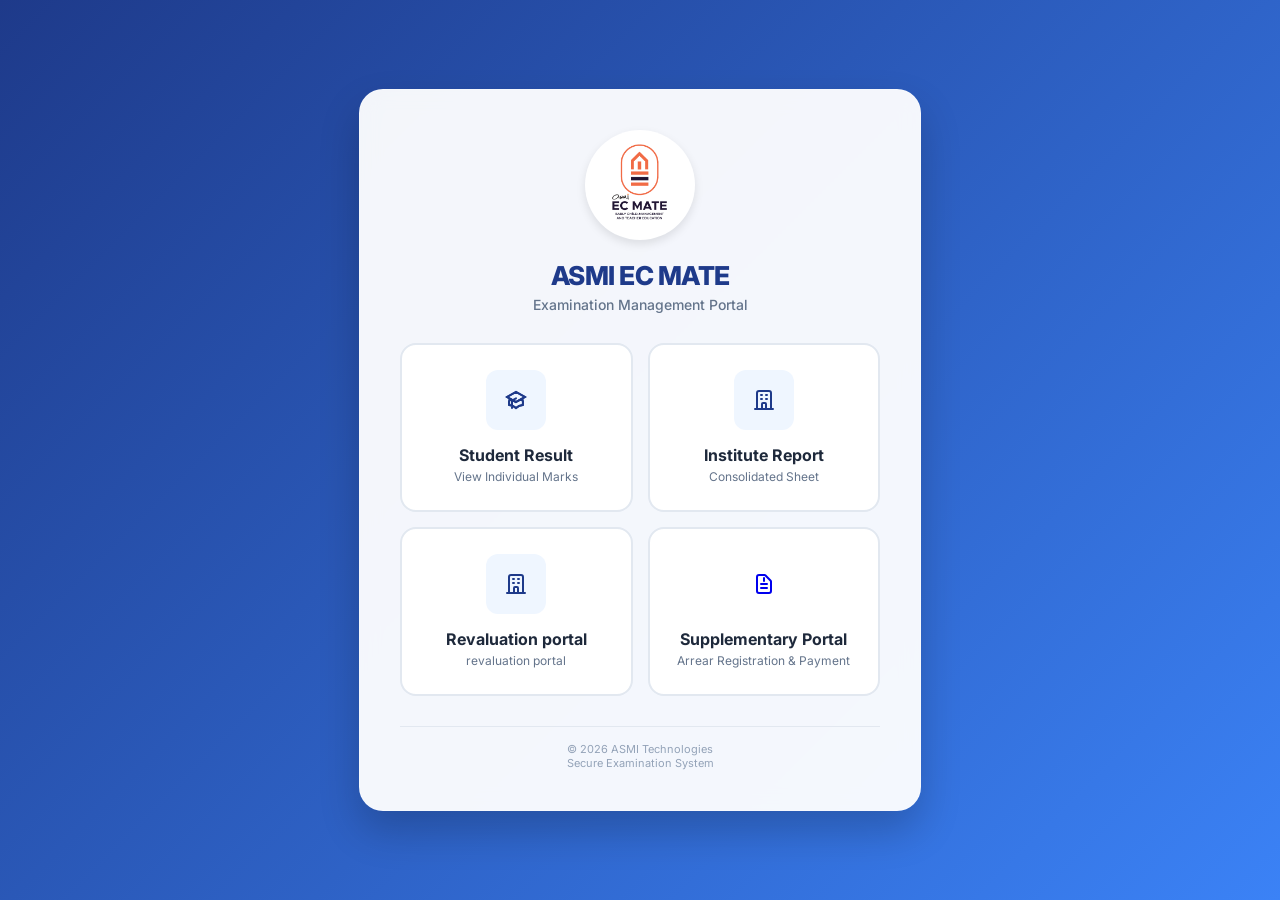
==== index.html @ 7ab0d035 "Update index.html" ====
<!DOCTYPE html>
<html lang="en">
<head>
<meta charset="UTF-8">
<meta name="viewport" content="width=device-width, initial-scale=1.0">
<title>ASMI EC MATE - Exam Portal</title>
<link href="https://fonts.googleapis.com/css2?family=Inter:wght@400;500;700&display=swap" rel="stylesheet">
<style>
    /* --- RESET & BASE --- */
    body {
        margin: 0;
        padding: 0;
        font-family: 'Inter', sans-serif;
        background: linear-gradient(135deg, #1e3a8a 0%, #3b82f6 100%); /* Blue Gradient */
        min-height: 100vh;
        display: flex;
        justify-content: center;
        align-items: center;
        color: #1e293b;
    }

    /* --- MAIN CARD --- */
    .portal-card {
        background: rgba(255, 255, 255, 0.95);
        backdrop-filter: blur(10px); /* Frosted Glass Effect */
        width: 100%;
        max-width: 480px;
        border-radius: 24px;
        padding: 40px;
        box-shadow: 0 20px 40px rgba(0, 0, 0, 0.2);
        text-align: center;
        margin: 20px;
        border: 1px solid rgba(255, 255, 255, 0.2);
        animation: fadeUp 0.6s ease-out;
    }

    /* --- BRANDING --- */
    .logo-container {
        width: 100px;
        height: 100px;
        margin: 0 auto 20px auto;
        background: white;
        border-radius: 50%;
        padding: 5px;
        box-shadow: 0 4px 10px rgba(0,0,0,0.1);
        display: flex;
        align-items: center;
        justify-content: center;
        overflow: hidden;
    }

    .logo-container img {
        width: 100%;
        height: 100%;
        object-fit: contain;
        border-radius: 50%;
    }

    h1 {
        margin: 0;
        color: #1e3a8a;
        font-size: 26px;
        font-weight: 800;
        letter-spacing: -0.5px;
    }

    p.subtitle {
        margin: 5px 0 30px 0;
        color: #64748b;
        font-size: 14px;
        font-weight: 500;
    }

    /* --- NAVIGATION GRID --- */
    .menu-grid {
        display: grid;
        grid-template-columns: 1fr; /* Stacked on mobile */
        gap: 15px;
    }

    /* --- MENU ITEMS --- */
    .menu-item {
        display: flex;
        align-items: center;
        padding: 20px;
        background: white;
        border: 2px solid #e2e8f0;
        border-radius: 16px;
        text-decoration: none;
        transition: all 0.2s ease;
        text-align: left;
    }

    .menu-item:hover {
        border-color: #3b82f6;
        transform: translateY(-3px);
        box-shadow: 0 8px 20px rgba(59, 130, 246, 0.15);
    }

    /* Icon Circle */
    .icon-box {
        width: 50px;
        height: 50px;
        border-radius: 12px;
        background: #eff6ff;
        color: #1e3a8a;
        display: flex;
        align-items: center;
        justify-content: center;
        margin-right: 15px;
        font-size: 24px;
    }

    .menu-text h3 {
        margin: 0;
        font-size: 16px;
        font-weight: 700;
        color: #1e293b;
    }

    .menu-text span {
        font-size: 12px;
        color: #64748b;
    }

    /* --- FOOTER --- */
    .footer {
        margin-top: 30px;
        font-size: 11px;
        color: #94a3b8;
        border-top: 1px solid #e2e8f0;
        padding-top: 15px;
    }

    /* --- ANIMATION --- */
    @keyframes fadeUp {
        from { opacity: 0; transform: translateY(20px); }
        to { opacity: 1; transform: translateY(0); }
    }

    /* --- DESKTOP TWEAK --- */
    @media (min-width: 600px) {
        .menu-grid {
            grid-template-columns: 1fr 1fr; /* Side by side on desktop */
        }
        .menu-item {
            flex-direction: column;
            text-align: center;
            padding: 25px 15px;
        }
        .icon-box {
            margin-right: 0;
            margin-bottom: 15px;
            width: 60px;
            height: 60px;
        }
    }
</style>
</head>
<body>

    <div class="portal-card">
        <div class="logo-container">
            <img src="ECMATE.png" alt="EC MATE" onerror="this.style.display='none'; this.parentElement.innerHTML='🎓'">
        </div>

        <h1>ASMI EC MATE</h1>
        <p class="subtitle">Examination Management Portal</p>

        <div class="menu-grid">
            
            <a href="student_result.html" class="menu-item">
                <div class="icon-box">
                    <svg width="24" height="24" fill="none" stroke="currentColor" stroke-width="2" viewBox="0 0 24 24"><path d="M12 14l9-5-9-5-9 5 9 5z"/><path d="M12 14l6.16-3.422a12.083 12.083 0 01.665 6.479A11.952 11.952 0 0012 20.055a11.952 11.952 0 00-6.824-2.998 12.078 12.078 0 01.665-6.479L12 14z"/><path stroke-linecap="round" stroke-linejoin="round" d="M12 14l9-5-9-5-9 5 9 5zm0 0l6.16-3.422a12.083 12.083 0 01.665 6.479A11.952 11.952 0 0012 20.055a11.952 11.952 0 00-6.824-2.998 12.078 12.078 0 01.665-6.479L12 14zm-4 6v-7.5l4-2.222"/></svg>
                </div>
                <div class="menu-text">
                    <h3>Student Result</h3>
                    <span>View Individual Marks</span>
                </div>
            </a>

            <a href="" class="menu-item" style= "display:'none'">
                <div class="icon-box">
                    <svg width="24" height="24" fill="none" stroke="currentColor" stroke-width="2" viewBox="0 0 24 24"><path stroke-linecap="round" stroke-linejoin="round" d="M19 21V5a2 2 0 00-2-2H7a2 2 0 00-2 2v16m14 0h2m-2 0h-5m-9 0H3m2 0h5M9 7h1m-1 4h1m4-4h1m-1 4h1m-5 10v-5a1 1 0 011-1h2a1 1 0 011 1v5m-4 0h4"/></svg>
                </div>
                <div class="menu-text">
                    <h3>Institute Report</h3>
                    <span>Consolidated Sheet</span>
                </div>
            </a>
            <a href="revaluation_portal.html" class="menu-item">
                <div class="icon-box">
                    <svg width="24" height="24" fill="none" stroke="currentColor" stroke-width="2" viewBox="0 0 24 24"><path stroke-linecap="round" stroke-linejoin="round" d="M19 21V5a2 2 0 00-2-2H7a2 2 0 00-2 2v16m14 0h2m-2 0h-5m-9 0H3m2 0h5M9 7h1m-1 4h1m4-4h1m-1 4h1m-5 10v-5a1 1 0 011-1h2a1 1 0 011 1v5m-4 0h4"/></svg>
                </div>
                <div class="menu-text">
                    <h3>Revaluation portal </h3>
                    <span>revaluation portal</span>
                </div>
            </a>
            <a href="supplementary_portal.html" class="menu-item supplementary-theme">
    <div class="icon-box" style="background: var(--primary-light); color: var(--primary);">
        <svg width="24" height="24" fill="none" stroke="currentColor" stroke-width="2" viewBox="0 0 24 24">
            <path stroke-linecap="round" stroke-linejoin="round" d="M9 12h6m-6 4h6m2 5H7a2 2 0 01-2-2V5a2 2 0 012-2h5.586a1 1 0 01.707.293l5.414 5.414a1 1 0 01.293.707V19a2 2 0 01-2 2z" />
            <path stroke-linecap="round" stroke-linejoin="round" d="M12 9V6" />
        </svg>
    </div>
    <div class="menu-text">
        <h3>Supplementary Portal</h3>
        <span>Arrear Registration & Payment</span>
    </div>
</a>

        </div>

        <div class="footer">
            &copy; 2026 ASMI Technologies<br>
            Secure Examination System
        </div>
    </div>

</body>
</html>
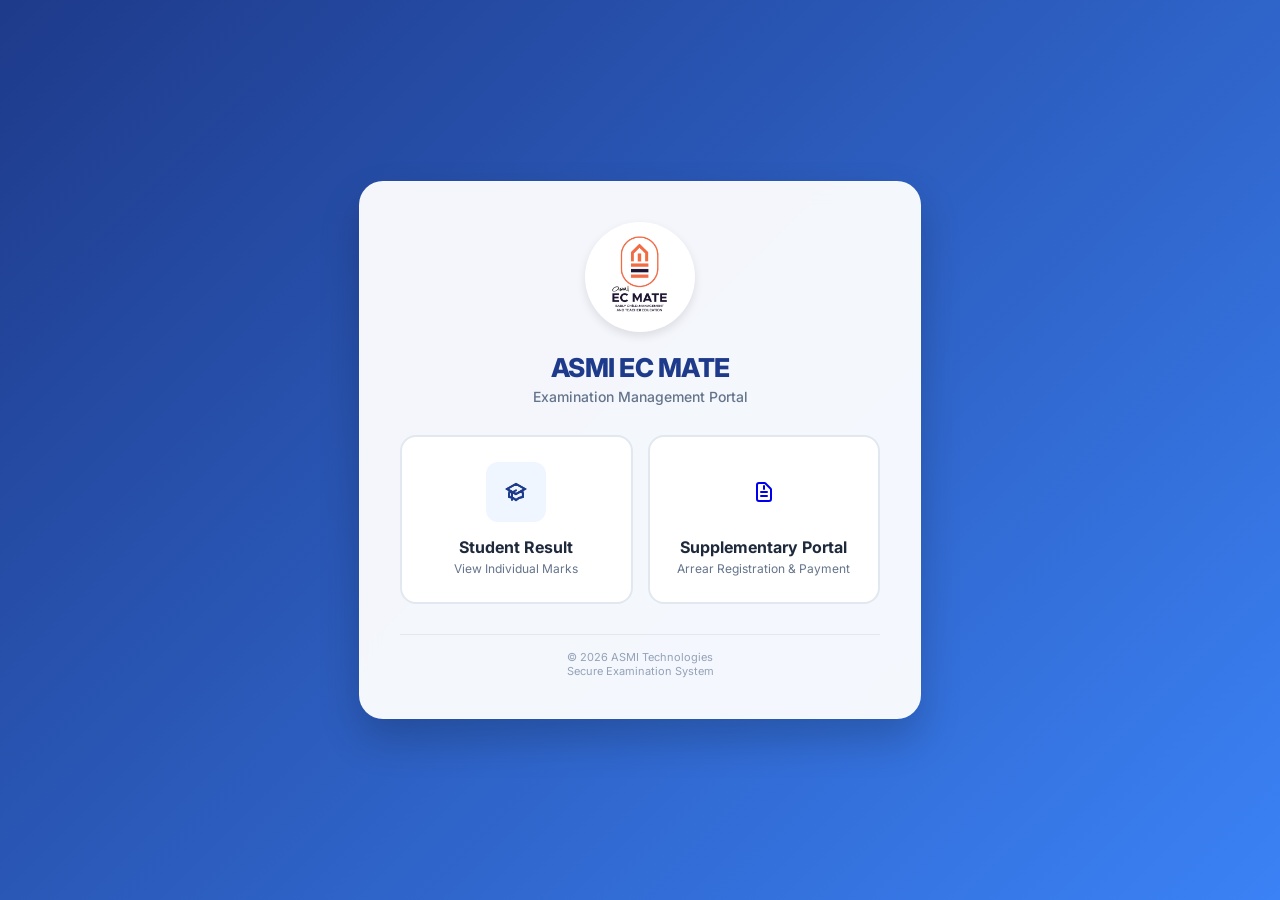
==== commit 6d9ee703: "Update index.html" ====
--- a/index.html
+++ b/index.html
@@ -179,7 +179,7 @@
                 </div>
             </a>
 
-            <a href="" class="menu-item" style= "display:'none'">
+            <a href="" class="menu-item" style="display: none;">
                 <div class="icon-box">
                     <svg width="24" height="24" fill="none" stroke="currentColor" stroke-width="2" viewBox="0 0 24 24"><path stroke-linecap="round" stroke-linejoin="round" d="M19 21V5a2 2 0 00-2-2H7a2 2 0 00-2 2v16m14 0h2m-2 0h-5m-9 0H3m2 0h5M9 7h1m-1 4h1m4-4h1m-1 4h1m-5 10v-5a1 1 0 011-1h2a1 1 0 011 1v5m-4 0h4"/></svg>
                 </div>
@@ -188,7 +188,7 @@
                     <span>Consolidated Sheet</span>
                 </div>
             </a>
-            <a href="revaluation_portal.html" class="menu-item">
+            <a href="revaluation_portal.html" class="menu-item" style="display: none;">
                 <div class="icon-box">
                     <svg width="24" height="24" fill="none" stroke="currentColor" stroke-width="2" viewBox="0 0 24 24"><path stroke-linecap="round" stroke-linejoin="round" d="M19 21V5a2 2 0 00-2-2H7a2 2 0 00-2 2v16m14 0h2m-2 0h-5m-9 0H3m2 0h5M9 7h1m-1 4h1m4-4h1m-1 4h1m-5 10v-5a1 1 0 011-1h2a1 1 0 011 1v5m-4 0h4"/></svg>
                 </div>
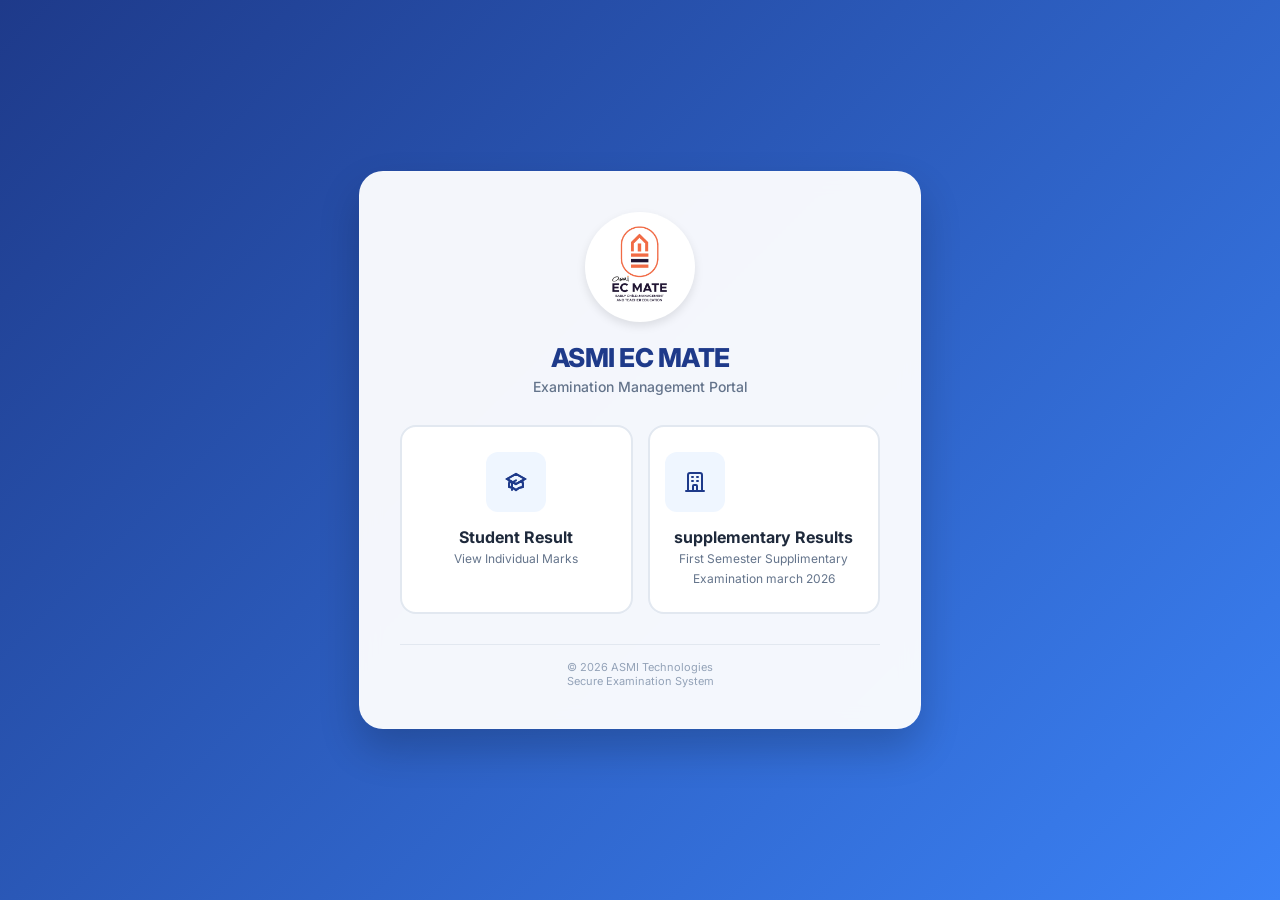
==== commit f6f08d8f: "Update index.html" ====
--- a/index.html
+++ b/index.html
@@ -197,7 +197,16 @@
                     <span>revaluation portal</span>
                 </div>
             </a>
-            <a href="supplementary_portal.html" class="menu-item supplementary-theme">
+             <a href="supplimentary-result.html" class="menu-item" style="display: block;">
+                <div class="icon-box">
+                    <svg width="24" height="24" fill="none" stroke="currentColor" stroke-width="2" viewBox="0 0 24 24"><path stroke-linecap="round" stroke-linejoin="round" d="M19 21V5a2 2 0 00-2-2H7a2 2 0 00-2 2v16m14 0h2m-2 0h-5m-9 0H3m2 0h5M9 7h1m-1 4h1m4-4h1m-1 4h1m-5 10v-5a1 1 0 011-1h2a1 1 0 011 1v5m-4 0h4"/></svg>
+                </div>
+                <div class="menu-text">
+                    <h3>supplementary Results </h3>
+                    <span>First Semester Supplimentary Examination march 2026</span>
+                </div>
+            </a>
+            <a href="supplementary_portal.html" class="menu-item supplementary-theme" style="display: none;">
     <div class="icon-box" style="background: var(--primary-light); color: var(--primary);">
         <svg width="24" height="24" fill="none" stroke="currentColor" stroke-width="2" viewBox="0 0 24 24">
             <path stroke-linecap="round" stroke-linejoin="round" d="M9 12h6m-6 4h6m2 5H7a2 2 0 01-2-2V5a2 2 0 012-2h5.586a1 1 0 01.707.293l5.414 5.414a1 1 0 01.293.707V19a2 2 0 01-2 2z" />
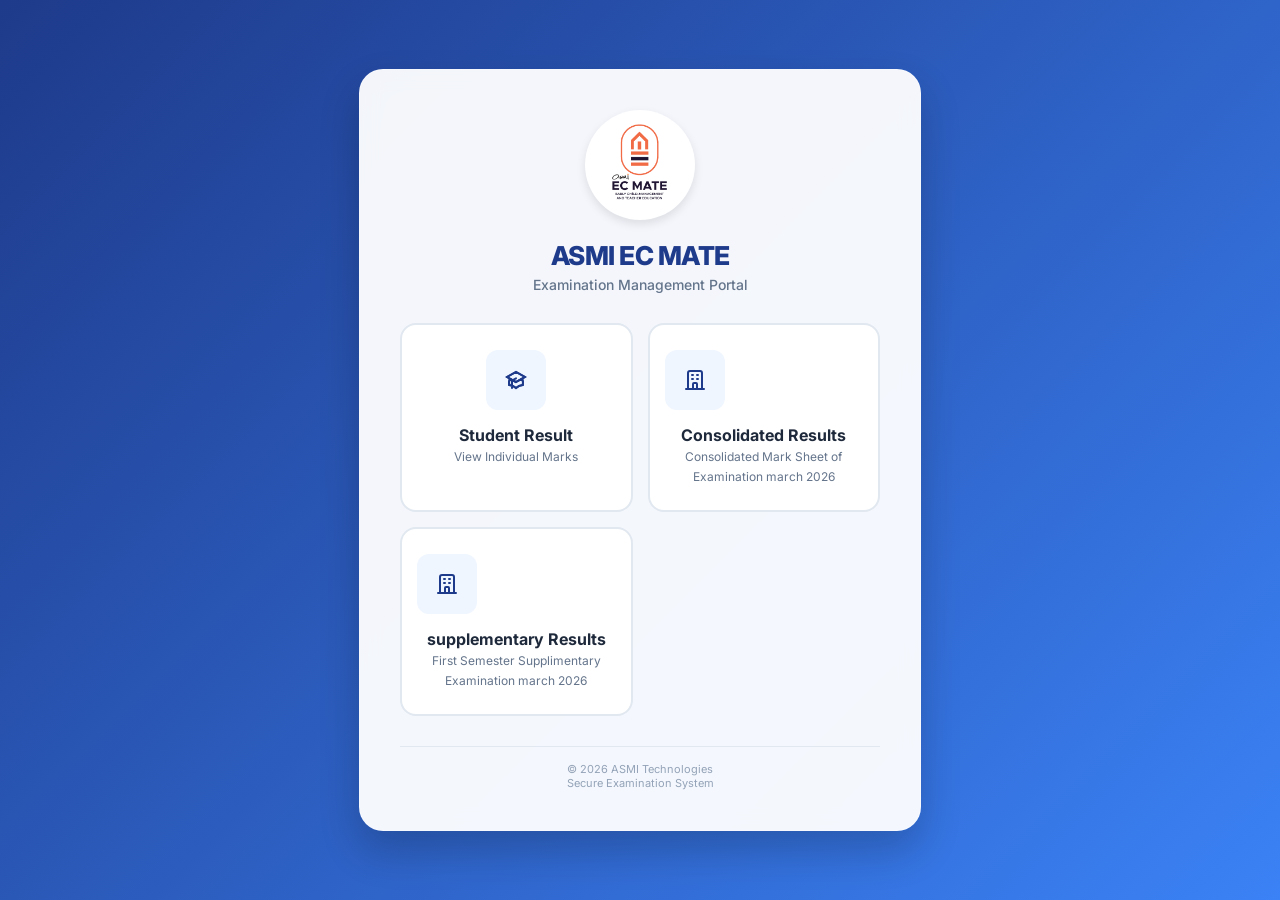
==== commit 34e8e35c: "Update index.html" ====
--- a/index.html
+++ b/index.html
@@ -197,6 +197,15 @@
                     <span>revaluation portal</span>
                 </div>
             </a>
+             <a href="consolidated.html" class="menu-item" style="display: block;">
+                <div class="icon-box">
+                    <svg width="24" height="24" fill="none" stroke="currentColor" stroke-width="2" viewBox="0 0 24 24"><path stroke-linecap="round" stroke-linejoin="round" d="M19 21V5a2 2 0 00-2-2H7a2 2 0 00-2 2v16m14 0h2m-2 0h-5m-9 0H3m2 0h5M9 7h1m-1 4h1m4-4h1m-1 4h1m-5 10v-5a1 1 0 011-1h2a1 1 0 011 1v5m-4 0h4"/></svg>
+                </div>
+                <div class="menu-text">
+                    <h3>Consolidated  Results </h3>
+                    <span>Consolidated Mark Sheet of Examination march 2026</span>
+                </div>
+            </a>
              <a href="supplimentary-result.html" class="menu-item" style="display: block;">
                 <div class="icon-box">
                     <svg width="24" height="24" fill="none" stroke="currentColor" stroke-width="2" viewBox="0 0 24 24"><path stroke-linecap="round" stroke-linejoin="round" d="M19 21V5a2 2 0 00-2-2H7a2 2 0 00-2 2v16m14 0h2m-2 0h-5m-9 0H3m2 0h5M9 7h1m-1 4h1m4-4h1m-1 4h1m-5 10v-5a1 1 0 011-1h2a1 1 0 011 1v5m-4 0h4"/></svg>
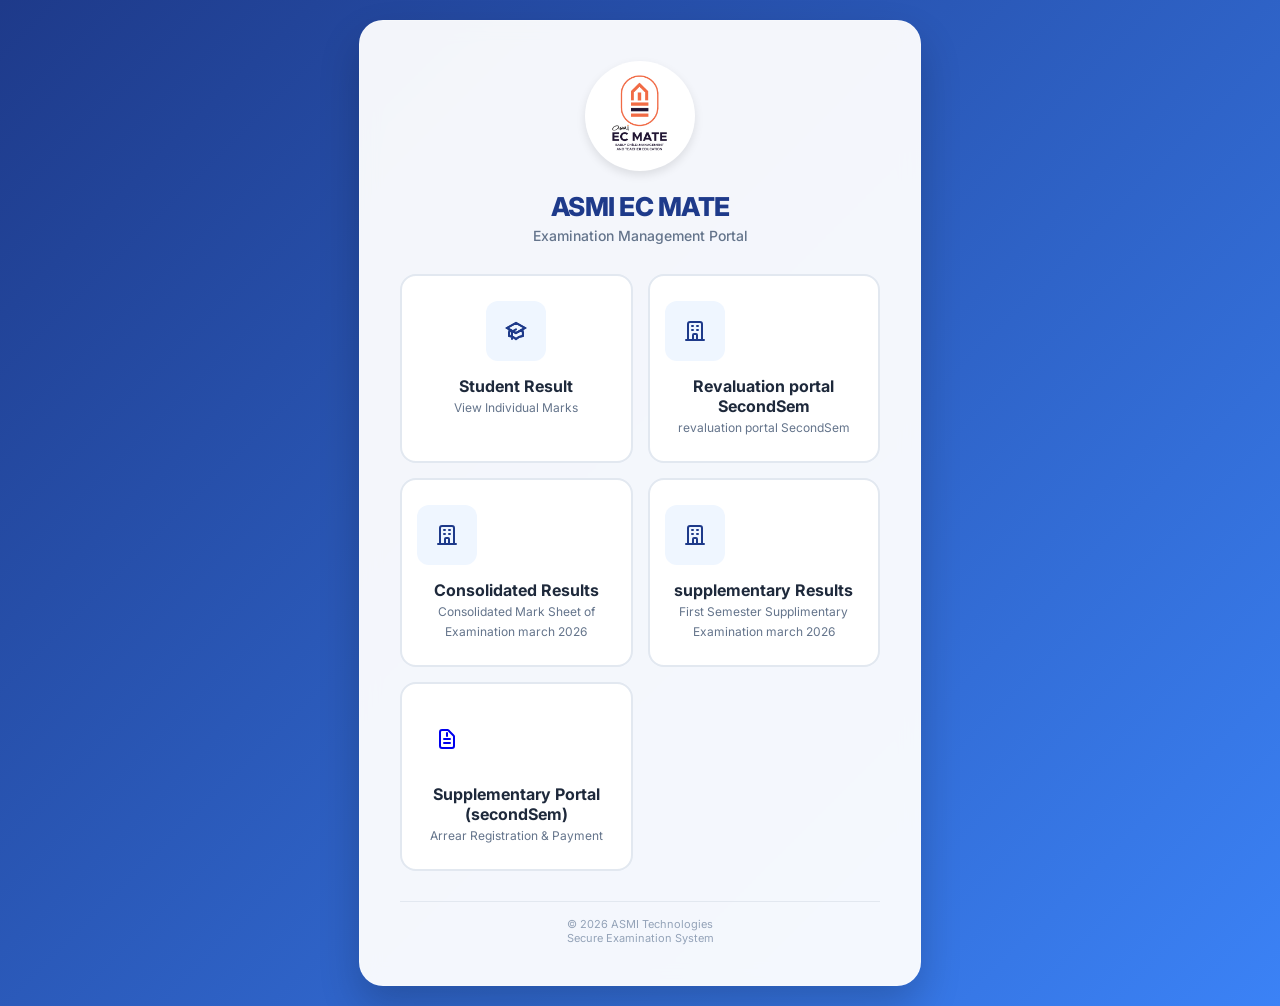
==== commit e4dd7262: "Update links and visibility for revaluation portals" ====
--- a/index.html
+++ b/index.html
@@ -188,6 +188,15 @@
                     <span>Consolidated Sheet</span>
                 </div>
             </a>
+            <a href="revaluation_portal2.html" class="menu-item" style="display: block;">
+                <div class="icon-box">
+                    <svg width="24" height="24" fill="none" stroke="currentColor" stroke-width="2" viewBox="0 0 24 24"><path stroke-linecap="round" stroke-linejoin="round" d="M19 21V5a2 2 0 00-2-2H7a2 2 0 00-2 2v16m14 0h2m-2 0h-5m-9 0H3m2 0h5M9 7h1m-1 4h1m4-4h1m-1 4h1m-5 10v-5a1 1 0 011-1h2a1 1 0 011 1v5m-4 0h4"/></svg>
+                </div>
+                <div class="menu-text">
+                    <h3>Revaluation portal SecondSem </h3>
+                    <span>revaluation portal SecondSem</span>
+                </div>
+            </a>
             <a href="revaluation_portal.html" class="menu-item" style="display: none;">
                 <div class="icon-box">
                     <svg width="24" height="24" fill="none" stroke="currentColor" stroke-width="2" viewBox="0 0 24 24"><path stroke-linecap="round" stroke-linejoin="round" d="M19 21V5a2 2 0 00-2-2H7a2 2 0 00-2 2v16m14 0h2m-2 0h-5m-9 0H3m2 0h5M9 7h1m-1 4h1m4-4h1m-1 4h1m-5 10v-5a1 1 0 011-1h2a1 1 0 011 1v5m-4 0h4"/></svg>
@@ -215,6 +224,18 @@
                     <span>First Semester Supplimentary Examination march 2026</span>
                 </div>
             </a>
+            <a href="supplementary_portal2.html" class="menu-item supplementary-theme" style="display: block;">
+    <div class="icon-box" style="background: var(--primary-light); color: var(--primary);">
+        <svg width="24" height="24" fill="none" stroke="currentColor" stroke-width="2" viewBox="0 0 24 24">
+            <path stroke-linecap="round" stroke-linejoin="round" d="M9 12h6m-6 4h6m2 5H7a2 2 0 01-2-2V5a2 2 0 012-2h5.586a1 1 0 01.707.293l5.414 5.414a1 1 0 01.293.707V19a2 2 0 01-2 2z" />
+            <path stroke-linecap="round" stroke-linejoin="round" d="M12 9V6" />
+        </svg>
+    </div>
+    <div class="menu-text">
+        <h3>Supplementary Portal (secondSem)</h3>
+        <span>Arrear Registration & Payment</span>
+    </div>
+</a>
             <a href="supplementary_portal.html" class="menu-item supplementary-theme" style="display: none;">
     <div class="icon-box" style="background: var(--primary-light); color: var(--primary);">
         <svg width="24" height="24" fill="none" stroke="currentColor" stroke-width="2" viewBox="0 0 24 24">
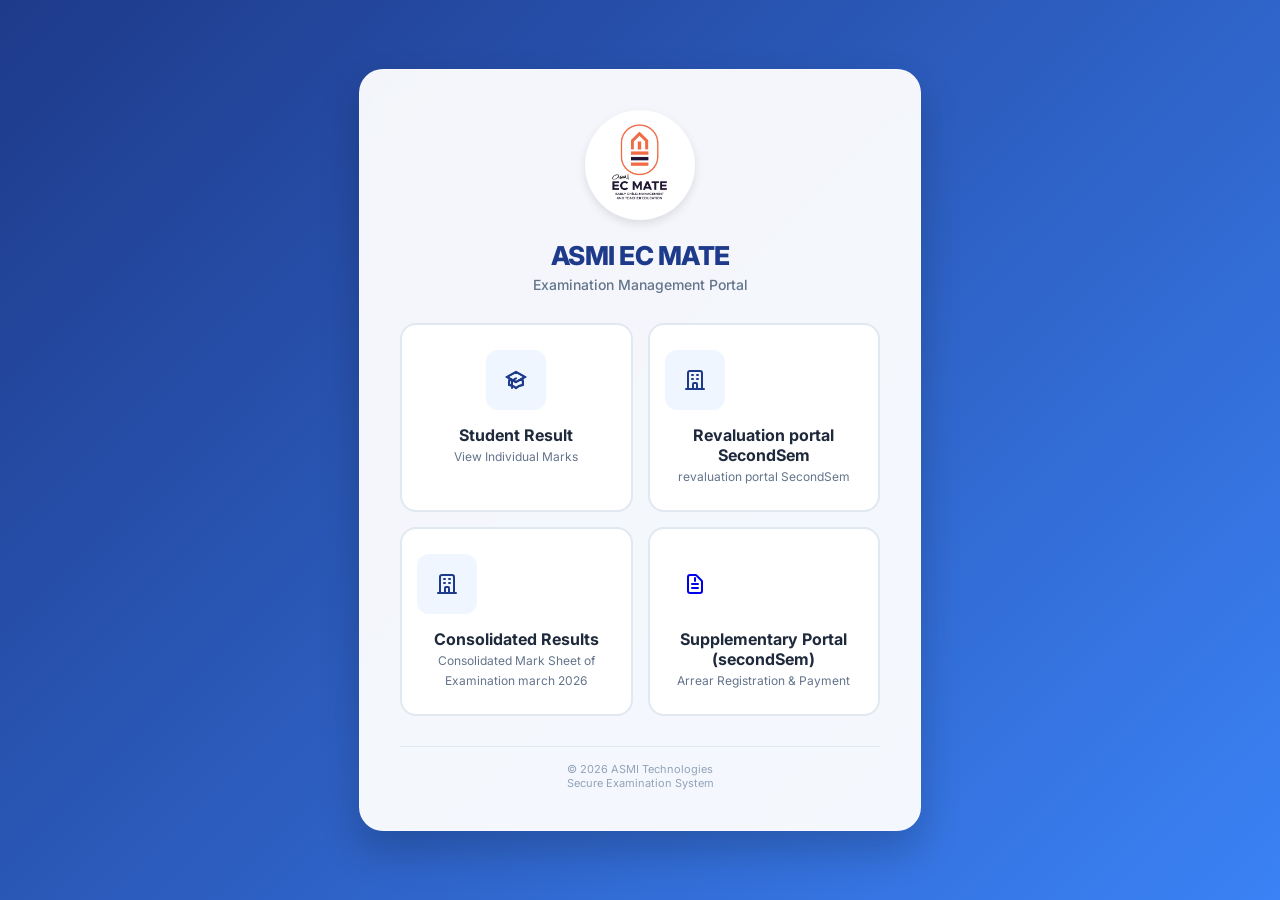
==== commit b7eedad0: "Update index.html" ====
--- a/index.html
+++ b/index.html
@@ -215,7 +215,7 @@
                     <span>Consolidated Mark Sheet of Examination march 2026</span>
                 </div>
             </a>
-             <a href="supplimentary-result.html" class="menu-item" style="display: block;">
+             <a href="supplimentary-result.html" class="menu-item" style="display: none;">
                 <div class="icon-box">
                     <svg width="24" height="24" fill="none" stroke="currentColor" stroke-width="2" viewBox="0 0 24 24"><path stroke-linecap="round" stroke-linejoin="round" d="M19 21V5a2 2 0 00-2-2H7a2 2 0 00-2 2v16m14 0h2m-2 0h-5m-9 0H3m2 0h5M9 7h1m-1 4h1m4-4h1m-1 4h1m-5 10v-5a1 1 0 011-1h2a1 1 0 011 1v5m-4 0h4"/></svg>
                 </div>
